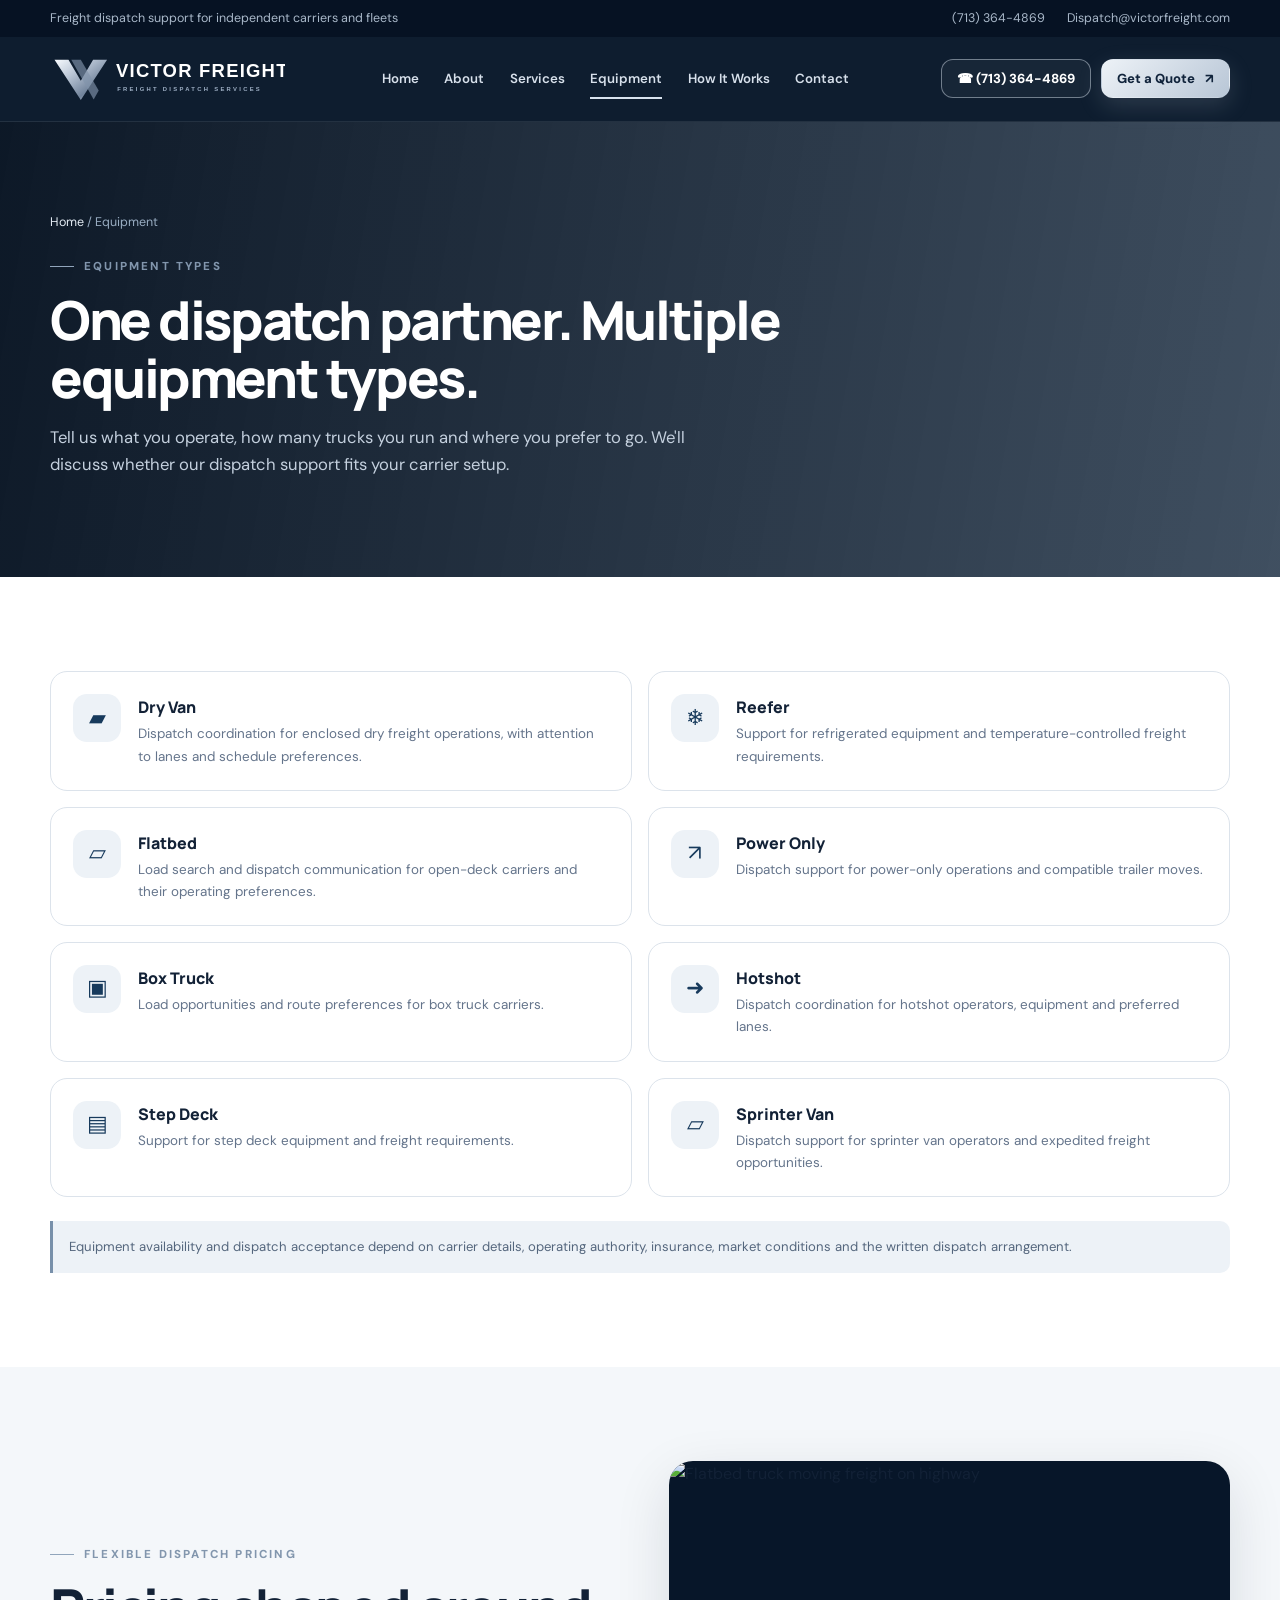
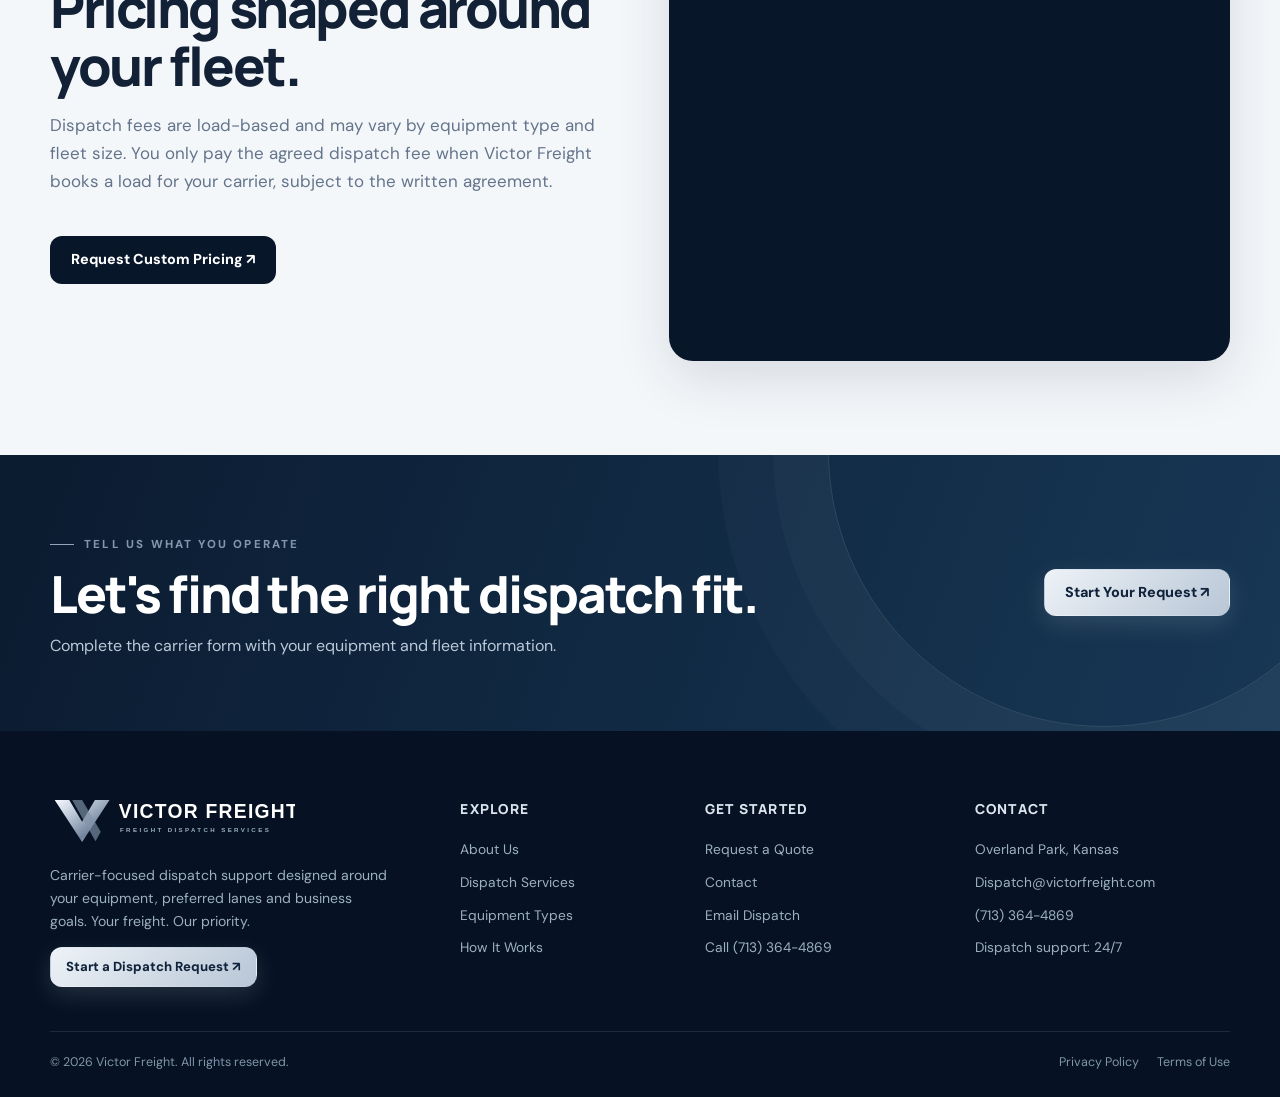
==== equipment.html @ 8cded3cc "Add Victor Freight complete website" ====
<!doctype html>
<html lang="en-US"><head>
<meta charset="utf-8"><meta name="viewport" content="width=device-width, initial-scale=1">
<title>Truck Equipment Dispatch | Dry Van, Reefer, Flatbed | Victor Freight</title><meta name="description" content="Victor Freight provides dispatch support for dry van, reefer, flatbed, power only, box truck, hotshot, step deck and sprinter van carriers."><meta name="theme-color" content="#071629">
<link rel="icon" type="image/svg+xml" href="assets/img/favicon.svg"><link rel="stylesheet" href="assets/css/style.css">
<meta property="og:type" content="website"><meta property="og:site_name" content="Victor Freight"><meta property="og:title" content="Truck Equipment Dispatch | Dry Van, Reefer, Flatbed | Victor Freight"><meta property="og:description" content="Victor Freight provides dispatch support for dry van, reefer, flatbed, power only, box truck, hotshot, step deck and sprinter van carriers."><meta property="og:image" content="https://images.pexels.com/photos/37753989/pexels-photo-37753989.jpeg?auto=compress&cs=tinysrgb&w=1200">
</head><body data-page="equipment">
<div data-site-header></div>

<main><section class="page-hero"><div class="container"><div class="breadcrumb"><a href="index.html">Home</a> / Equipment</div><span class="eyebrow">Equipment types</span><h1 class="page-title">One dispatch partner. Multiple equipment types.</h1><p>Tell us what you operate, how many trucks you run and where you prefer to go. We'll discuss whether our dispatch support fits your carrier setup.</p></div></section>
<section class="section"><div class="container"><div class="equipment-list">
<div class="equipment-item"><div class="line-icon">▰</div><div><h3>Dry Van</h3><p>Dispatch coordination for enclosed dry freight operations, with attention to lanes and schedule preferences.</p></div></div>
<div class="equipment-item"><div class="line-icon">❄</div><div><h3>Reefer</h3><p>Support for refrigerated equipment and temperature-controlled freight requirements.</p></div></div>
<div class="equipment-item"><div class="line-icon">▱</div><div><h3>Flatbed</h3><p>Load search and dispatch communication for open-deck carriers and their operating preferences.</p></div></div>
<div class="equipment-item"><div class="line-icon">↗</div><div><h3>Power Only</h3><p>Dispatch support for power-only operations and compatible trailer moves.</p></div></div>
<div class="equipment-item"><div class="line-icon">▣</div><div><h3>Box Truck</h3><p>Load opportunities and route preferences for box truck carriers.</p></div></div>
<div class="equipment-item"><div class="line-icon">➜</div><div><h3>Hotshot</h3><p>Dispatch coordination for hotshot operators, equipment and preferred lanes.</p></div></div>
<div class="equipment-item"><div class="line-icon">▤</div><div><h3>Step Deck</h3><p>Support for step deck equipment and freight requirements.</p></div></div>
<div class="equipment-item"><div class="line-icon">▱</div><div><h3>Sprinter Van</h3><p>Dispatch support for sprinter van operators and expedited freight opportunities.</p></div></div>
</div><div class="notice mt-24">Equipment availability and dispatch acceptance depend on carrier details, operating authority, insurance, market conditions and the written dispatch arrangement.</div></div></section>
<section class="section section-soft"><div class="container grid-2"><div><span class="eyebrow">Flexible dispatch pricing</span><div class="section-head"><h2>Pricing shaped around your fleet.</h2><p>Dispatch fees are load-based and may vary by equipment type and fleet size. You only pay the agreed dispatch fee when Victor Freight books a load for your carrier, subject to the written agreement.</p></div><a class="btn btn-dark" href="quote.html">Request Custom Pricing ↗</a></div><div class="media-frame"><img src="https://images.pexels.com/photos/30484147/pexels-photo-30484147.jpeg?auto=compress&cs=tinysrgb&w=1300" alt="Flatbed truck moving freight on highway" loading="lazy"></div></div></section>
<section class="cta-panel"><div class="container cta-inner"><div><span class="eyebrow">Tell us what you operate</span><h2>Let's find the right dispatch fit.</h2><p>Complete the carrier form with your equipment and fleet information.</p></div><a class="btn btn-primary" href="quote.html">Start Your Request ↗</a></div></section></main>
<div data-site-footer></div>
<script src="assets/js/config.js"></script><script src="assets/js/site.js"></script>
</body></html>
---- assets/css/style.css ----
@import url('https://fonts.googleapis.com/css2?family=DM+Sans:wght@400;500;600;700;800&family=Manrope:wght@400;500;600;700;800&display=swap');
:root{--navy:#071629;--navy-2:#0d2038;--navy-3:#142b47;--silver:#c5d0dc;--silver-2:#8ea0b5;--ink:#122136;--muted:#64748b;--line:#dce3eb;--paper:#f4f7fa;--white:#fff;--accent:#dbe5ef;--blue:#315779;--shadow:0 18px 55px rgba(7,22,41,.12);--radius:22px;--max:1180px}
*{box-sizing:border-box}html{scroll-behavior:smooth;scroll-padding-top:90px}body{margin:0;font-family:'DM Sans',Arial,sans-serif;color:var(--ink);background:#fff;line-height:1.65;-webkit-font-smoothing:antialiased}img{max-width:100%;display:block}a{color:inherit;text-decoration:none}button,input,select,textarea{font:inherit}button,a{ -webkit-tap-highlight-color:transparent}.container{width:min(var(--max),calc(100% - 44px));margin-inline:auto}.eyebrow{display:inline-flex;align-items:center;gap:10px;color:#8296ad;font-size:.72rem;font-weight:800;letter-spacing:.19em;text-transform:uppercase}.eyebrow:before{content:'';width:24px;height:1px;background:#91a5bb}.section{padding:94px 0}.section-tight{padding:66px 0}.section-dark{background:var(--navy);color:#fff}.section-soft{background:var(--paper)}.section-head{max-width:720px;margin-bottom:40px}.section-head h2,.page-title{font:800 clamp(2rem,4.2vw,3.55rem)/1.08 Manrope, sans-serif;letter-spacing:-.045em;margin:15px 0}.section-head p,.lead{font-size:1.06rem;color:var(--muted);max-width:650px}.section-dark .section-head p{color:#aebed0}.topline{background:#061223;color:#a9b8c9;font-size:.78rem}.topline-inner{display:flex;justify-content:space-between;gap:18px;padding:8px 0}.topline a:hover{color:#fff}.topline-links{display:flex;gap:22px}.site-header{position:sticky;top:0;z-index:50;background:rgba(7,22,41,.97);backdrop-filter:blur(16px);border-bottom:1px solid rgba(255,255,255,.09)}.nav-wrap{min-height:84px;display:flex;align-items:center;justify-content:space-between;gap:24px}.brand{display:inline-flex;align-items:center;min-width:240px}.brand img{width:235px;height:auto}.nav{display:flex;align-items:center;gap:clamp(14px,2vw,27px);color:#d7e0eb;font-size:.83rem;font-weight:600}.nav a{position:relative;padding:31px 0;white-space:nowrap}.nav a:after{content:'';position:absolute;left:0;bottom:22px;width:0;height:2px;background:#d8e2ed;transition:width .25s}.nav a:hover:after,.nav a.active:after{width:100%}.nav-actions{display:flex;gap:10px;align-items:center}.btn{display:inline-flex;align-items:center;justify-content:center;gap:10px;border:1px solid transparent;border-radius:12px;padding:14px 20px;font-size:.9rem;font-weight:800;line-height:1.2;cursor:pointer;transition:transform .2s,background .2s,border-color .2s,box-shadow .2s}.btn:hover{transform:translateY(-2px)}.btn-primary{background:linear-gradient(135deg,#edf2f7,#b8c6d6);color:#10233b;box-shadow:0 8px 24px rgba(190,205,220,.16)}.btn-primary:hover{background:#fff;box-shadow:0 12px 28px rgba(190,205,220,.25)}.btn-outline{color:#fff;border-color:rgba(221,232,244,.45);background:rgba(255,255,255,.04)}.btn-outline:hover{background:rgba(255,255,255,.12);border-color:#d9e3ee}.btn-dark{background:var(--navy);color:#fff}.btn-dark:hover{background:#173555}.btn-light{background:#fff;color:var(--navy);border-color:var(--line)}.btn-sm{padding:11px 15px;font-size:.82rem}.menu-toggle{display:none;border:1px solid rgba(255,255,255,.22);background:transparent;color:#fff;width:44px;height:44px;border-radius:12px;font-size:1.3rem}.hero{position:relative;min-height:650px;display:flex;align-items:center;overflow:hidden;color:#fff;background:#071629}.hero:before{content:'';position:absolute;inset:0;background:linear-gradient(90deg,rgba(5,17,32,.97) 0%,rgba(5,17,32,.86) 34%,rgba(5,17,32,.38) 68%,rgba(5,17,32,.32) 100%),linear-gradient(0deg,rgba(5,17,32,.6),transparent 45%),url('https://images.pexels.com/photos/37753989/pexels-photo-37753989.jpeg?auto=compress&cs=tinysrgb&w=2200') center 54%/cover no-repeat;transform:scale(1.015)}.hero-content{position:relative;z-index:1;padding:96px 0 100px;max-width:720px}.hero h1{font:800 clamp(2.65rem,6vw,5.35rem)/1.02 Manrope,sans-serif;letter-spacing:-.06em;margin:22px 0 24px}.hero h1 span{color:#c2d0df}.hero p{max-width:590px;color:#d0dae5;font-size:1.08rem;line-height:1.8}.hero-actions{display:flex;flex-wrap:wrap;gap:13px;margin-top:32px}.hero-note{display:flex;align-items:center;gap:11px;margin-top:35px;color:#c1ccd9;font-size:.83rem}.hero-note .dot{width:7px;height:7px;border-radius:50%;background:#dce8f3;box-shadow:0 0 0 5px rgba(220,232,243,.14)}.hero-card{position:absolute;z-index:2;right:max(28px,calc((100vw - var(--max))/2));bottom:36px;width:300px;padding:22px 24px;background:rgba(8,25,45,.82);border:1px solid rgba(224,235,246,.24);border-radius:18px;backdrop-filter:blur(18px);box-shadow:var(--shadow)}.hero-card strong{display:block;font:700 1rem Manrope;margin-bottom:5px}.hero-card span{font-size:.82rem;color:#b7c7d8}.hero-card-top{display:flex;align-items:center;gap:13px;margin-bottom:15px}.hero-card-icon{display:grid;place-items:center;width:42px;height:42px;border:1px solid #849bb4;border-radius:13px;color:#e6eef6;font-size:1.2rem}.hero-card-rule{height:1px;background:rgba(255,255,255,.14);margin:15px 0}.proof-strip{background:#0b1d33;color:#fff;border-top:1px solid rgba(255,255,255,.08);border-bottom:1px solid rgba(255,255,255,.08)}.proof-grid{display:grid;grid-template-columns:repeat(4,1fr)}.proof-item{display:flex;align-items:center;gap:15px;padding:24px 22px;border-right:1px solid rgba(255,255,255,.12)}.proof-item:first-child{padding-left:0}.proof-item:last-child{border:0}.proof-icon{width:42px;height:42px;flex:0 0 42px;display:grid;place-items:center;border:1px solid rgba(196,211,227,.34);border-radius:13px;color:#d7e2ef;font-size:1.15rem}.proof-item strong{display:block;font-size:.92rem}.proof-item span{display:block;color:#9db0c5;font-size:.75rem;margin-top:2px}.grid-2{display:grid;grid-template-columns:1fr 1fr;gap:58px;align-items:center}.media-frame{position:relative;border-radius:24px;overflow:hidden;box-shadow:var(--shadow);background:var(--navy)}.media-frame img{width:100%;height:500px;object-fit:cover}.media-caption{position:absolute;left:20px;right:20px;bottom:20px;padding:17px 19px;background:rgba(7,22,41,.84);backdrop-filter:blur(12px);border:1px solid rgba(255,255,255,.17);color:#fff;border-radius:15px}.media-caption strong{display:block;font:700 1.02rem Manrope}.media-caption span{font-size:.8rem;color:#bdcad8}.check-list{display:grid;gap:15px;padding:0;margin:27px 0 32px;list-style:none}.check-list li{display:flex;gap:12px;align-items:flex-start;color:#44546a}.check{display:inline-grid;place-items:center;flex:0 0 23px;width:23px;height:23px;border-radius:50%;background:#e8eef4;color:#1d3e5d;font-size:.78rem;font-weight:900;margin-top:2px}.service-grid{display:grid;grid-template-columns:repeat(4,1fr);gap:17px}.service-card{position:relative;overflow:hidden;min-height:270px;border-radius:19px;background:#0d2038;color:#fff;isolation:isolate}.service-card img{position:absolute;inset:0;width:100%;height:100%;object-fit:cover;opacity:.52;transition:transform .55s,opacity .35s;z-index:-2}.service-card:after{content:'';position:absolute;inset:0;background:linear-gradient(0deg,rgba(5,17,32,.98),rgba(5,17,32,.08) 75%);z-index:-1}.service-card:hover img{transform:scale(1.06);opacity:.68}.service-card-content{position:absolute;inset:auto 20px 20px}.service-card .mini-label{color:#c0cfdd;font-size:.68rem;font-weight:800;letter-spacing:.14em;text-transform:uppercase}.service-card h3{font:800 1.25rem Manrope;margin:7px 0 7px}.service-card p{color:#c1cdda;font-size:.82rem;line-height:1.5;margin:0}.service-card .arrow{display:inline-flex;margin-top:13px;color:#e3ebf3;font-weight:800;font-size:.84rem}.icon-grid{display:grid;grid-template-columns:repeat(4,1fr);gap:16px}.icon-card{border:1px solid var(--line);border-radius:17px;padding:23px;background:#fff;transition:transform .22s,box-shadow .22s,border-color .22s}.icon-card:hover{transform:translateY(-4px);box-shadow:var(--shadow);border-color:#a9bacb}.line-icon{width:48px;height:48px;display:grid;place-items:center;background:#edf2f7;color:#173a5c;border-radius:14px;font-size:1.35rem;margin-bottom:18px}.icon-card h3{font:800 1.03rem Manrope;margin:0 0 8px}.icon-card p{font-size:.85rem;color:var(--muted);margin:0}.feature-band{background:linear-gradient(120deg,#0b1d33,#183757);color:#fff;border-radius:24px;padding:42px 44px;display:flex;align-items:center;justify-content:space-between;gap:35px;overflow:hidden;position:relative}.feature-band:after{content:'VF';position:absolute;right:8%;top:-65px;font:800 14rem Manrope;color:rgba(255,255,255,.035);letter-spacing:-.1em}.feature-band>*{position:relative;z-index:1}.feature-band h2{font:800 clamp(1.7rem,3vw,2.7rem)/1.1 Manrope;margin:10px 0}.feature-band p{color:#bdcbd9;max-width:620px;margin:0}.steps{display:grid;grid-template-columns:repeat(4,1fr);gap:16px;counter-reset:step}.step-card{position:relative;padding:25px 22px;border:1px solid rgba(210,225,240,.16);border-radius:17px;background:rgba(255,255,255,.035)}.step-number{display:grid;place-items:center;width:39px;height:39px;border-radius:12px;background:#dce6ef;color:#102943;font:800 .88rem Manrope;margin-bottom:19px}.step-card h3{font:800 1rem Manrope;margin:0 0 8px}.step-card p{font-size:.84rem;color:#aebed0;margin:0}.testimonial{padding:32px;border-radius:20px;background:#fff;box-shadow:var(--shadow);border:1px solid var(--line)}.quote-mark{font:800 3.8rem/1 Georgia;color:#9aacc0}.testimonial blockquote{font:600 1.14rem/1.6 Manrope;color:#23364c;margin:0 0 22px}.testimonial .byline{font-size:.85rem;color:var(--muted)}.cta-panel{background:linear-gradient(110deg,#0b1b30,#173755);color:#fff;padding:72px 0;position:relative;overflow:hidden}.cta-panel:after{content:'';position:absolute;width:550px;height:550px;right:-100px;top:-280px;border:1px solid rgba(255,255,255,.12);border-radius:50%;box-shadow:0 0 0 55px rgba(255,255,255,.025),0 0 0 110px rgba(255,255,255,.02)}.cta-inner{position:relative;z-index:1;display:flex;align-items:center;justify-content:space-between;gap:30px}.cta-inner h2{font:800 clamp(2rem,4vw,3.35rem)/1.08 Manrope;letter-spacing:-.04em;margin:12px 0}.cta-inner p{color:#bac9d8;max-width:620px;margin:0}.cta-actions{display:flex;gap:12px;flex-wrap:wrap}.site-footer{background:#061223;color:#fff;padding:62px 0 24px}.footer-grid{display:grid;grid-template-columns:1.45fr .8fr .9fr 1fr;gap:40px;padding-bottom:44px}.footer-brand img{width:245px;margin-bottom:18px}.footer-brand p{max-width:340px;color:#9dafc2;font-size:.88rem}.footer-col h3{font:800 .86rem Manrope;letter-spacing:.09em;text-transform:uppercase;margin:6px 0 20px;color:#dce5ee}.footer-col a,.footer-col p{display:block;color:#9dafc2;font-size:.86rem;margin:10px 0}.footer-col a:hover{color:#fff}.footer-bottom{border-top:1px solid rgba(255,255,255,.1);padding-top:20px;display:flex;justify-content:space-between;gap:20px;flex-wrap:wrap;color:#8094aa;font-size:.78rem}.footer-legal{display:flex;gap:18px}.page-hero{background:linear-gradient(100deg,rgba(5,17,32,.97),rgba(10,30,52,.78)),url('https://images.pexels.com/photos/15595843/pexels-photo-15595843.jpeg?auto=compress&cs=tinysrgb&w=1900') center 48%/cover no-repeat;color:#fff;padding:90px 0 82px}.page-hero .container{max-width:var(--max)}.page-hero .page-title{max-width:830px;color:#fff}.page-hero p{max-width:680px;color:#c4d0de;font-size:1.04rem}.breadcrumb{font-size:.78rem;color:#99adc2;margin-bottom:17px}.breadcrumb a{color:#e3ebf3}.content-narrow{max-width:820px}.content-narrow h2{font:800 1.6rem Manrope;margin:36px 0 12px}.content-narrow p,.content-narrow li{color:#526278}.content-narrow li{margin:7px 0}.service-detail{display:grid;grid-template-columns:1fr 1fr;gap:38px;align-items:center;padding:32px 0;border-bottom:1px solid var(--line)}.service-detail:nth-child(even) .detail-image{order:2}.detail-image{border-radius:18px;overflow:hidden}.detail-image img{width:100%;height:300px;object-fit:cover}.detail-copy h2{font:800 1.8rem Manrope;margin:8px 0}.detail-copy p{color:var(--muted)}.equipment-list{display:grid;grid-template-columns:repeat(2,1fr);gap:16px}.equipment-item{display:flex;gap:17px;padding:22px;border:1px solid var(--line);border-radius:17px;background:#fff}.equipment-item .line-icon{margin:0;flex:0 0 48px}.equipment-item h3{margin:2px 0 5px;font:800 1rem Manrope}.equipment-item p{margin:0;color:var(--muted);font-size:.84rem}.form-layout{display:grid;grid-template-columns:minmax(0,1.15fr) minmax(280px,.75fr);gap:38px;align-items:start}.form-card{padding:34px;background:#fff;border:1px solid var(--line);border-radius:22px;box-shadow:var(--shadow)}.form-card h2{font:800 1.7rem Manrope;margin:0 0 8px}.form-intro{color:var(--muted);font-size:.9rem;margin:0 0 27px}.form-grid{display:grid;grid-template-columns:1fr 1fr;gap:17px}.field{display:flex;flex-direction:column;gap:7px}.field-full{grid-column:1/-1}.field label{font-size:.78rem;font-weight:800;color:#34475e}.required{color:#8b3c3c}.field input,.field select,.field textarea{width:100%;border:1px solid #d8e1ea;border-radius:11px;background:#fbfcfd;padding:13px 14px;color:#162a42;outline:0;transition:border .2s,box-shadow .2s}.field input:focus,.field select:focus,.field textarea:focus{border-color:#6c89a8;box-shadow:0 0 0 3px rgba(108,137,168,.15)}.field textarea{min-height:125px;resize:vertical}.field small{color:#8391a2;font-size:.73rem}.form-section-label{grid-column:1/-1;margin:7px 0 -2px;padding-top:13px;border-top:1px solid var(--line);font:800 .72rem Manrope;letter-spacing:.14em;text-transform:uppercase;color:#8a9caf}.consent{display:flex;gap:11px;align-items:flex-start;margin:19px 0;color:#66768b;font-size:.77rem}.consent input{margin-top:4px;accent-color:#163b5e}.form-submit{width:100%;border:0}.form-status{display:none;margin-top:16px;padding:13px 14px;border-radius:11px;font-size:.86rem}.form-status.show{display:block}.form-status.success{background:#e8f5ed;color:#1d6037}.form-status.error{background:#fff0ef;color:#9b302b}.form-aside{padding:28px;border-radius:20px;background:var(--navy);color:#fff;position:sticky;top:110px}.form-aside h3{font:800 1.35rem Manrope;margin:0 0 12px}.form-aside p{color:#adbdce;font-size:.88rem}.aside-list{display:grid;gap:15px;margin:26px 0}.aside-list div{display:flex;gap:12px;color:#d6e0ea;font-size:.86rem}.aside-list b{display:block;color:#fff}.notice{padding:15px 16px;background:#edf2f7;border-left:3px solid #7890aa;border-radius:0 10px 10px 0;color:#54667d;font-size:.82rem}.contact-grid{display:grid;grid-template-columns:repeat(3,1fr);gap:16px}.contact-card{padding:25px;border:1px solid var(--line);border-radius:18px;background:#fff}.contact-card .line-icon{margin-bottom:15px}.contact-card h3{font:800 1rem Manrope;margin:0 0 7px}.contact-card p,.contact-card a{color:var(--muted);font-size:.9rem}.contact-card a:hover{color:#173a5c}.faq-list{max-width:900px}.faq-list details{border-bottom:1px solid var(--line);padding:18px 0}.faq-list summary{cursor:pointer;font:700 1rem Manrope;color:#20354d;list-style:none;display:flex;justify-content:space-between;gap:18px}.faq-list summary:after{content:'+';font-size:1.25rem;color:#748ba4}.faq-list details[open] summary:after{content:'−'}.faq-list p{color:var(--muted);margin:12px 0 2px}.legal-box{padding:24px;border:1px solid var(--line);background:#f8fafc;border-radius:15px;color:#56677c;font-size:.9rem}.reveal{opacity:0;transform:translateY(18px);transition:opacity .6s ease,transform .6s ease}.reveal.in-view{opacity:1;transform:none}.mobile-only{display:none}.honeypot{position:absolute!important;left:-10000px!important;top:auto!important;width:1px!important;height:1px!important;overflow:hidden!important}.muted{color:var(--muted)}.center{text-align:center}.mt-24{margin-top:24px}.mb-0{margin-bottom:0}.spacer{height:14px}
@media(max-width:1080px){.nav{gap:14px;font-size:.77rem}.brand{min-width:205px}.brand img{width:210px}.nav-actions .btn-outline{display:none}.service-grid{grid-template-columns:repeat(2,1fr)}.hero-card{right:22px;width:270px}.footer-grid{grid-template-columns:1.3fr 1fr 1fr}.footer-grid>div:last-child{grid-column:2/4}}
@media(max-width:820px){.topline-inner{justify-content:center}.topline-links{display:none}.nav-wrap{min-height:74px}.menu-toggle{display:grid;place-items:center}.nav-actions{margin-left:auto}.nav-actions .btn{padding:11px 13px}.nav{display:none;position:absolute;top:74px;left:0;right:0;background:#091a2e;padding:12px 22px 22px;flex-direction:column;align-items:stretch;gap:0;border-top:1px solid rgba(255,255,255,.1);box-shadow:0 20px 30px rgba(0,0,0,.22)}.nav.open{display:flex}.nav a{padding:13px 2px;border-bottom:1px solid rgba(255,255,255,.07)}.nav a:after{display:none}.nav .mobile-only{display:block}.hero{min-height:670px}.hero:before{background:linear-gradient(90deg,rgba(5,17,32,.94),rgba(5,17,32,.6)),linear-gradient(0deg,rgba(5,17,32,.72),transparent 55%),url('https://images.pexels.com/photos/37753989/pexels-photo-37753989.jpeg?auto=compress&cs=tinysrgb&w=1600') center/cover}.hero-card{display:none}.hero-content{padding:80px 0}.proof-grid{grid-template-columns:repeat(2,1fr)}.proof-item:nth-child(2){border-right:0}.proof-item:nth-child(-n+2){border-bottom:1px solid rgba(255,255,255,.12)}.proof-item:first-child{padding-left:18px}.section{padding:75px 0}.grid-2{grid-template-columns:1fr;gap:35px}.media-frame img{height:390px}.icon-grid{grid-template-columns:repeat(2,1fr)}.steps{grid-template-columns:repeat(2,1fr)}.form-layout{grid-template-columns:1fr}.form-aside{position:static;order:-1}.cta-inner{align-items:flex-start;flex-direction:column}.service-detail{gap:24px}.footer-grid{grid-template-columns:1fr 1fr}.footer-grid>div:last-child{grid-column:auto}}
@media(max-width:560px){.container{width:min(var(--max),calc(100% - 32px))}.brand{min-width:0}.brand img{width:188px}.nav-actions .btn{font-size:.76rem;padding:10px 11px}.hero{min-height:650px}.hero-content{padding:72px 0}.hero h1{font-size:clamp(2.55rem,13vw,4.15rem)}.hero p{font-size:.98rem}.hero-actions{display:grid}.hero-actions .btn{width:100%}.hero-note{font-size:.75rem;align-items:flex-start}.proof-item{padding:18px 12px;gap:10px}.proof-item:first-child{padding-left:12px}.proof-icon{width:36px;height:36px;flex-basis:36px}.proof-item strong{font-size:.8rem}.proof-item span{font-size:.68rem}.section{padding:62px 0}.section-tight{padding:48px 0}.section-head{margin-bottom:28px}.section-head h2,.page-title{font-size:2.2rem}.media-frame img{height:310px}.service-grid{grid-template-columns:1fr 1fr;gap:10px}.service-card{min-height:220px;border-radius:15px}.service-card-content{inset:auto 13px 14px}.service-card h3{font-size:1rem}.service-card p{font-size:.72rem}.service-card .mini-label{font-size:.58rem}.icon-grid{grid-template-columns:1fr}.icon-card{padding:20px}.feature-band{padding:29px 23px;display:block}.feature-band .btn{margin-top:22px;width:100%}.steps{grid-template-columns:1fr}.cta-panel{padding:58px 0}.cta-actions{width:100%;display:grid}.cta-actions .btn{width:100%}.footer-grid{grid-template-columns:1fr;gap:25px}.footer-grid>div:last-child{grid-column:auto}.footer-brand img{width:220px}.footer-bottom{display:block}.footer-legal{margin-top:12px}.page-hero{padding:65px 0 58px}.service-detail{grid-template-columns:1fr;padding:25px 0}.service-detail:nth-child(even) .detail-image{order:0}.detail-image img{height:230px}.equipment-list{grid-template-columns:1fr}.form-card{padding:22px 17px}.form-grid{grid-template-columns:1fr}.field-full,.form-section-label{grid-column:1}.form-aside{padding:23px}.contact-grid{grid-template-columns:1fr}.topline{font-size:.7rem}.testimonial{padding:24px}}
@media(prefers-reduced-motion:reduce){html{scroll-behavior:auto}*,*:before,*:after{transition:none!important;animation:none!important}.reveal{opacity:1;transform:none}}
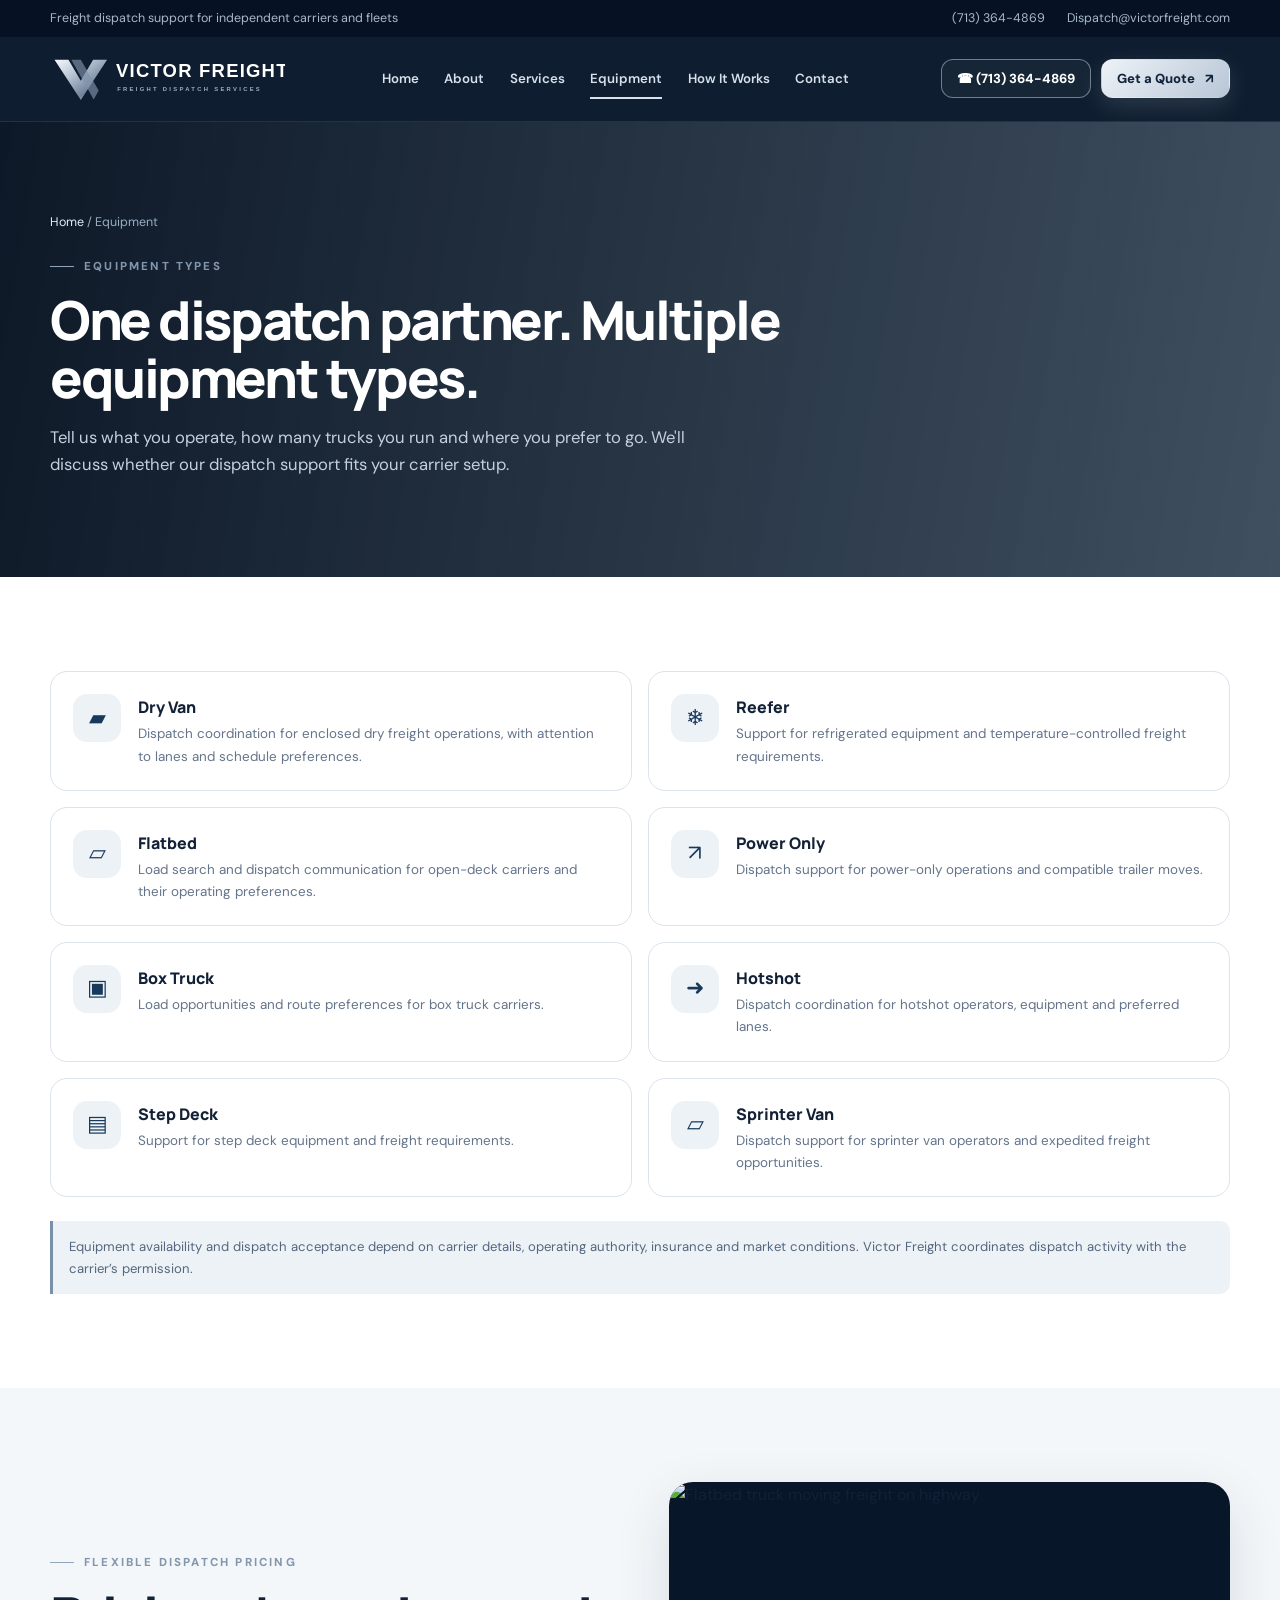
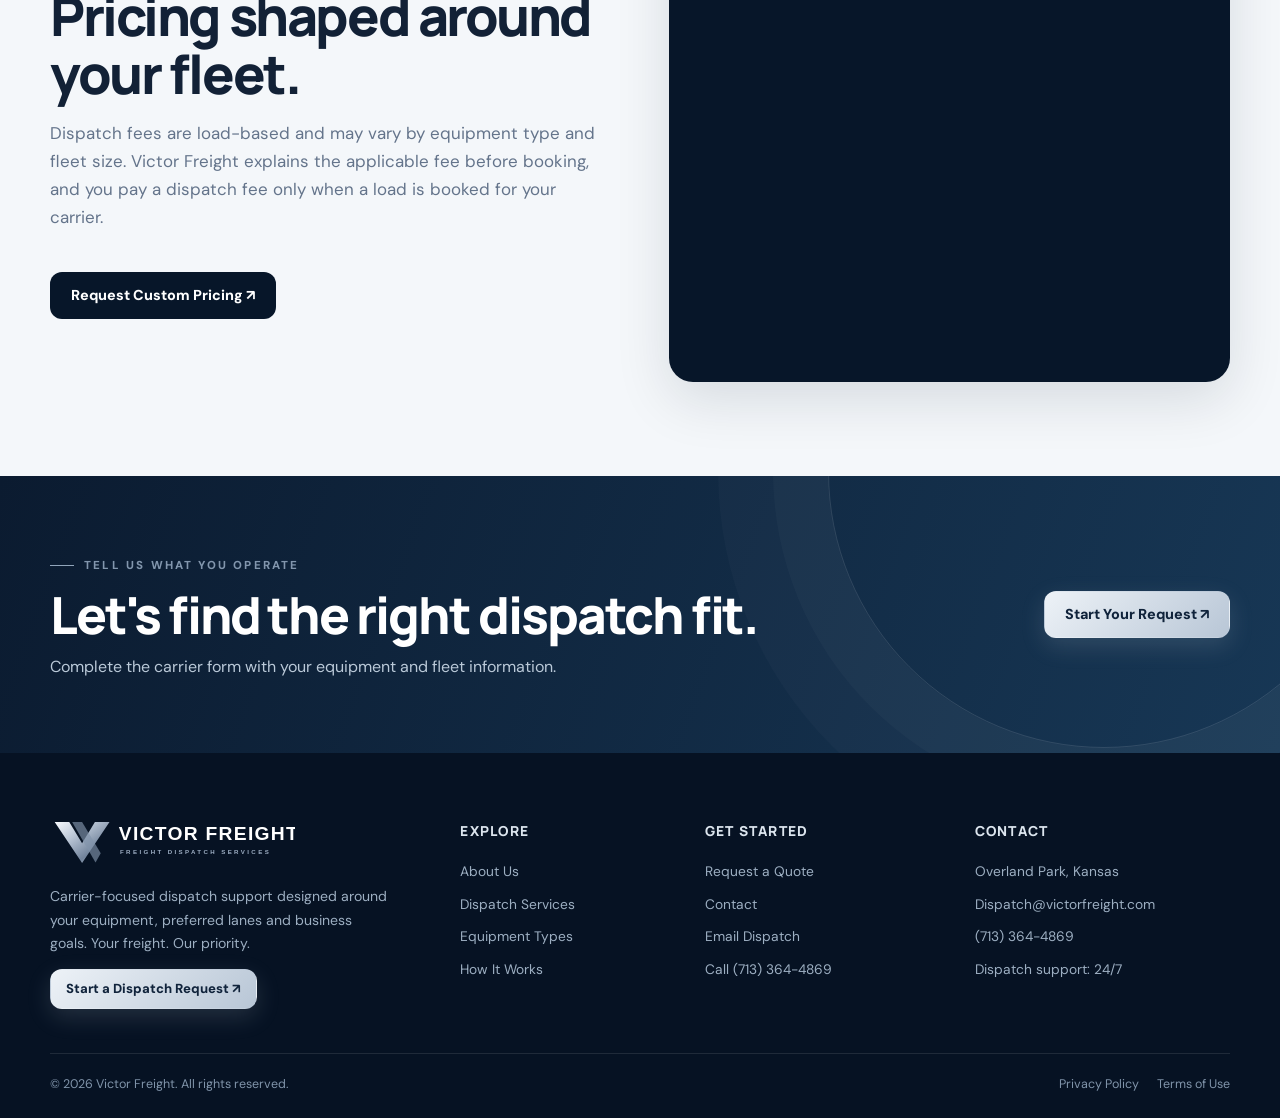
==== commit 12c971b2: "Fixing" ====
--- a/equipment.html
+++ b/equipment.html
@@ -17,8 +17,8 @@
 <div class="equipment-item"><div class="line-icon">➜</div><div><h3>Hotshot</h3><p>Dispatch coordination for hotshot operators, equipment and preferred lanes.</p></div></div>
 <div class="equipment-item"><div class="line-icon">▤</div><div><h3>Step Deck</h3><p>Support for step deck equipment and freight requirements.</p></div></div>
 <div class="equipment-item"><div class="line-icon">▱</div><div><h3>Sprinter Van</h3><p>Dispatch support for sprinter van operators and expedited freight opportunities.</p></div></div>
-</div><div class="notice mt-24">Equipment availability and dispatch acceptance depend on carrier details, operating authority, insurance, market conditions and the written dispatch arrangement.</div></div></section>
-<section class="section section-soft"><div class="container grid-2"><div><span class="eyebrow">Flexible dispatch pricing</span><div class="section-head"><h2>Pricing shaped around your fleet.</h2><p>Dispatch fees are load-based and may vary by equipment type and fleet size. You only pay the agreed dispatch fee when Victor Freight books a load for your carrier, subject to the written agreement.</p></div><a class="btn btn-dark" href="quote.html">Request Custom Pricing ↗</a></div><div class="media-frame"><img src="https://images.pexels.com/photos/30484147/pexels-photo-30484147.jpeg?auto=compress&cs=tinysrgb&w=1300" alt="Flatbed truck moving freight on highway" loading="lazy"></div></div></section>
+</div><div class="notice mt-24">Equipment availability and dispatch acceptance depend on carrier details, operating authority, insurance and market conditions. Victor Freight coordinates dispatch activity with the carrier’s permission.</div></div></section>
+<section class="section section-soft"><div class="container grid-2"><div><span class="eyebrow">Flexible dispatch pricing</span><div class="section-head"><h2>Pricing shaped around your fleet.</h2><p>Dispatch fees are load-based and may vary by equipment type and fleet size. Victor Freight explains the applicable fee before booking, and you pay a dispatch fee only when a load is booked for your carrier.</p></div><a class="btn btn-dark" href="quote.html">Request Custom Pricing ↗</a></div><div class="media-frame"><img src="https://images.pexels.com/photos/30484147/pexels-photo-30484147.jpeg?auto=compress&cs=tinysrgb&w=1300" alt="Flatbed truck moving freight on highway" loading="lazy"></div></div></section>
 <section class="cta-panel"><div class="container cta-inner"><div><span class="eyebrow">Tell us what you operate</span><h2>Let's find the right dispatch fit.</h2><p>Complete the carrier form with your equipment and fleet information.</p></div><a class="btn btn-primary" href="quote.html">Start Your Request ↗</a></div></section></main>
 <div data-site-footer></div>
 <script src="assets/js/config.js"></script><script src="assets/js/site.js"></script>
